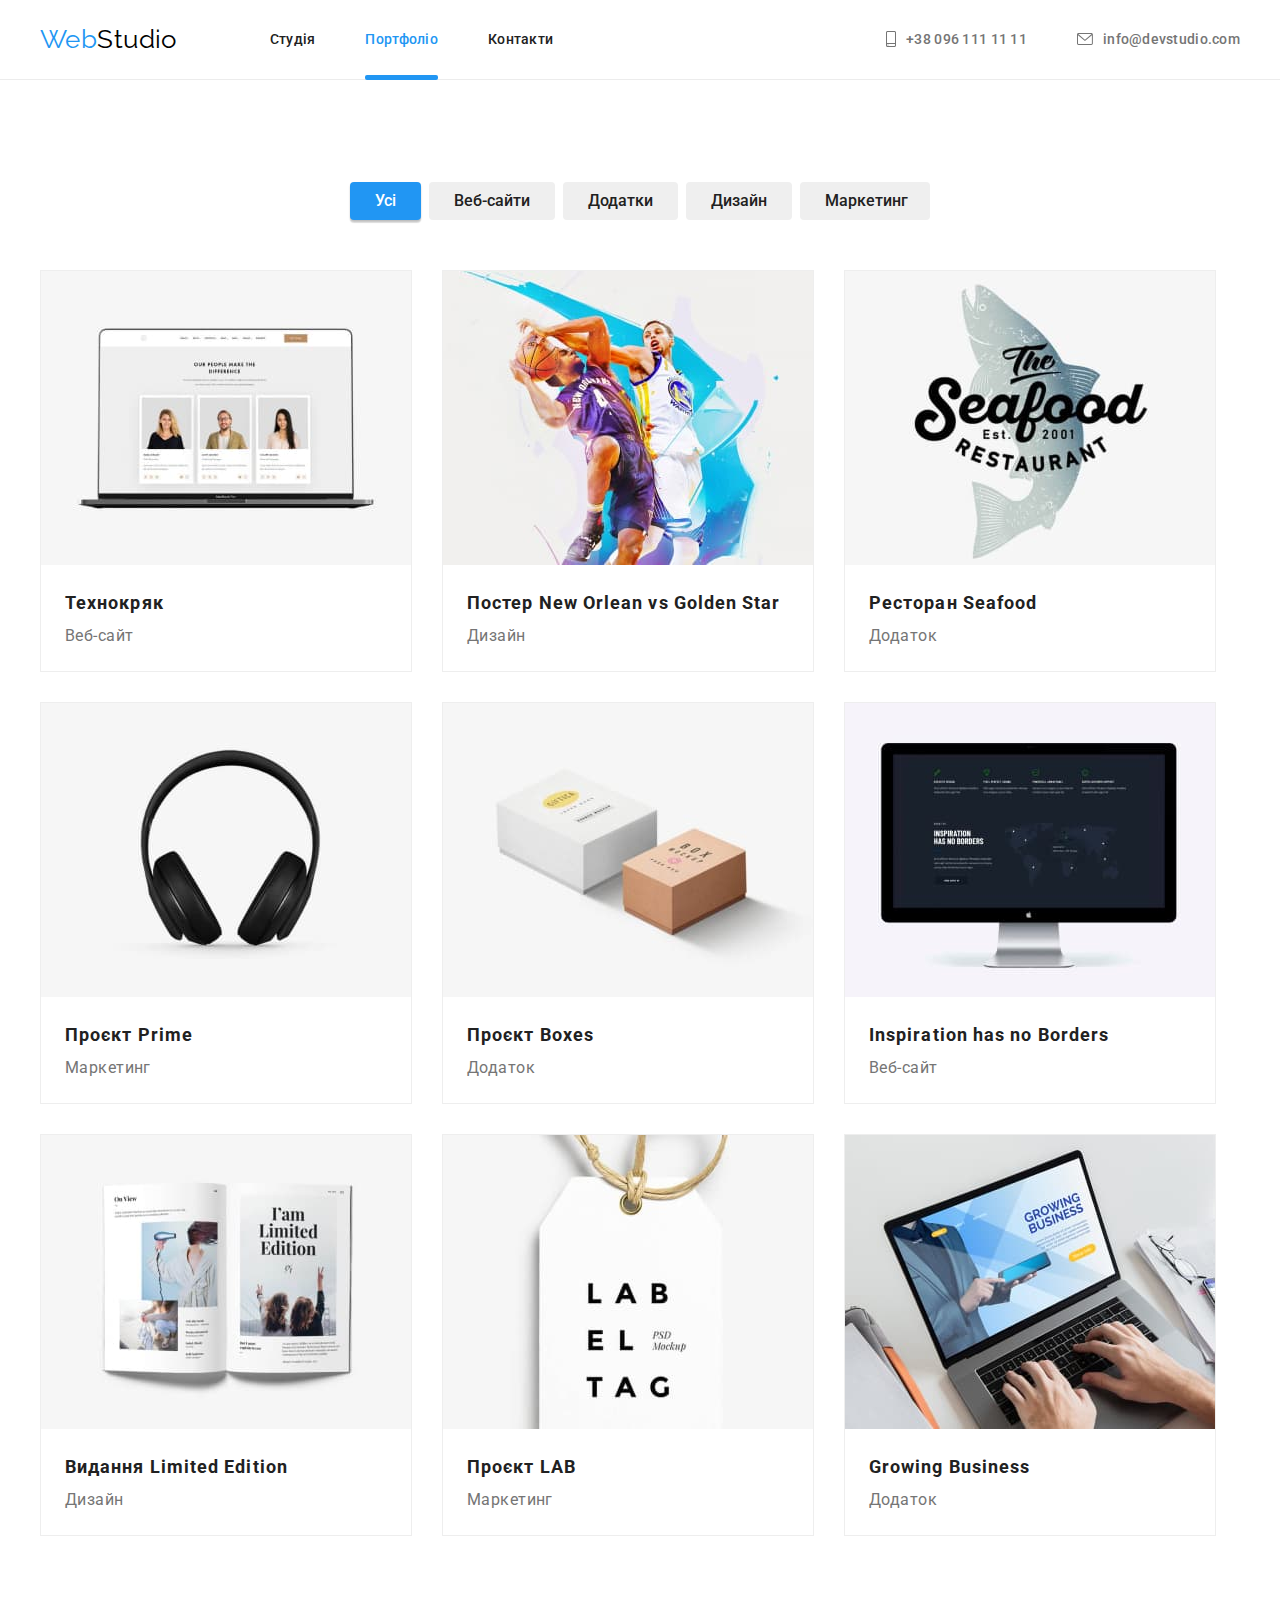
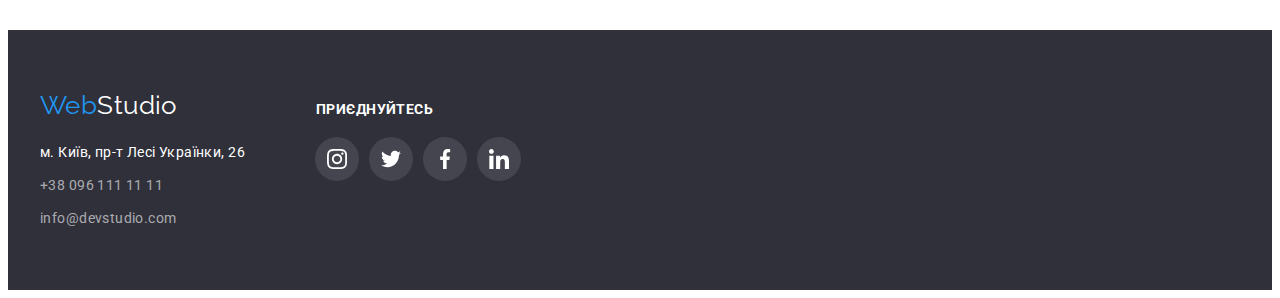
==== portfolio.html @ 10290d75 "Initial commit" ====
<!DOCTYPE html>
<html lang="en">
  <head>
    <meta charset="UTF-8" />
    <meta http-equiv="X-UA-Compatible" content="IE=edge" />
    <meta name="viewport" content="width=device-width, initial-scale=1.0" />

    <link rel="preconnect" href="https://fonts.googleapis.com" />
    <link rel="preconnect" href="https://fonts.gstatic.com" crossorigin />
    <link
      href="https://fonts.googleapis.com/css2?family=Raleway:wght@700&family=Roboto:wght@400;500;700;900&display=swap"
      rel="stylesheet"
    />
    <link
      rel="stylesheet"
      href="https://cdnjs.cloudflare.com/ajax/libs/modern-normalize/1.1.0/modern-normalize.min.css"
      integrity="sha512-wpPYUAdjBVSE4KJnH1VR1HeZfpl1ub8YT/NKx4PuQ5NmX2tKuGu6U/JRp5y+Y8XG2tV+wKQpNHVUX03MfMFn9Q=="
      crossorigin="anonymous"
      referrerpolicy="no-referrer"
    />
    <link rel="stylesheet" href="./css/styles.css" />
    <title>Портфоліо</title>
  </head>
  <body>
    <header class="header">
      <div class="container">
        <nav class="navigaton">
          <a href="./index.html" lang="en" class="header-logo link"
            >Web<span class="color-logo-up">Studio</span></a
          >
          <ul class="nav-list">
            <li class="header-item list">
              <a href="./index.html" class="header-link link">Студія</a>
            </li>
            <li class="header-item list">
              <a href="./portfolio.html" class="header-link link current-page-accent"
                ><span class="current-page">Портфоліо</span></a
              >
            </li>
            <li class="header-item list">
              <a href="" class="header-link link">Контакти</a>
            </li>
          </ul>
        </nav>
        <ul class="contact-container">
          <li class="header-comtact list">
            <a href="tel:+380961111111" class="contact-link link"
              ><svg class="contact-ico-phone" width="10" height="16">
                <use href="./images/contactico.svg#icon-smartphone"></use>
              </svg>
              +38 096 111 11 11</a
            >
          </li>
          <li class="header-comtact list">
            <a href="mailto:info@devstudio.com" class="contact-link link"
              ><svg class="contact-ico-mail" width="16" height="12">
                <use href="./images/contactico.svg#icon-mail"></use>
              </svg>
              info@devstudio.com</a
            >
          </li>
        </ul>
      </div>
    </header>
    <main>
      <section class="work section">
        <h1 class="visually-hidden">Our works</h1>
        <div class="container">
          <ul class="group-buttons">
            <li class="worksbuttons-item list">
              <button class="worksbuttons-button active">Усі</button>
            </li>
            <li class="worksbuttons-item list">
              <button class="worksbuttons-button">Веб-сайти</button>
            </li>
            <li class="worksbuttons-item list">
              <button class="worksbuttons-button">Додатки</button>
            </li>
            <li class="worksbuttons-item list">
              <button class="worksbuttons-button">Дизайн</button>
            </li>
            <li class="worksbuttons-item list">
              <button class="worksbuttons-button">Маркетинг</button>
            </li>
          </ul>
          <ul class="gallery-works">
            <li class="work-item list">
              <a href="" class="work-link link">
                <div class="work-top-wrap">
                  <img
                    src="./images/img-7.jpg"
                    alt=""
                    width="370"
                    class="work-img"
                  />
                  <p class="work-top-text">
                    Ресурс пропонує комплексні пропозиції з різним рівнем
                    функціоналу та сервісів. Все це дозволить відвідувачу
                    отримати вичерпні відомості про компанію чи приватну особу.
                  </p>
                </div>
                <div class="title-type">
                  <h2 class="work-name">Технокряк</h2>
                  <p class="work-type">Веб-сайт</p>
                </div>
              </a>
            </li>
            <li class="work-item list">
              <a href="" class="work-link link">
                <div class="work-top-wrap">
                  <img
                    src="./images/img-8.jpg"
                    alt=""
                    width="370"
                    class="work-img"
                  />
                  <p class="work-top-text">
                    Ресурс пропонує комплексні пропозиції з різним рівнем
                    функціоналу та сервісів. Все це дозволить відвідувачу
                    отримати вичерпні відомості про компанію чи приватну особу.
                  </p>
                </div>
                <div class="title-type">
                  <h2 class="work-name">Постер New Orlean vs Golden Star</h2>
                  <p class="work-type">Дизайн</p>
                </div>
              </a>
            </li>
            <li class="work-item list">
              <a href="" class="work-link link">
                <div class="work-top-wrap">
                  <img
                    src="./images/img-9.jpg"
                    alt=""
                    width="370"
                    class="work-img"
                  />
                  <p class="work-top-text">
                    Ресурс пропонує комплексні пропозиції з різним рівнем
                    функціоналу та сервісів. Все це дозволить відвідувачу
                    отримати вичерпні відомості про компанію чи приватну особу.
                  </p>
                </div>
                <div class="title-type">
                  <h2 class="work-name">Ресторан Seafood</h2>
                  <p class="work-type">Додаток</p>
                </div>
              </a>
            </li>
            <li class="work-item list">
              <a href="" class="work-link link">
                <div class="work-top-wrap">
                  <img
                    src="./images/img-10.jpg"
                    alt=""
                    width="370"
                    class="work-img"
                  />
                  <p class="work-top-text">
                    Ресурс пропонує комплексні пропозиції з різним рівнем
                    функціоналу та сервісів. Все це дозволить відвідувачу
                    отримати вичерпні відомості про компанію чи приватну особу.
                  </p>
                </div>
                <div class="title-type">
                  <h2 class="work-name">Проєкт Prime</h2>
                  <p class="work-type">Маркетинг</p>
                </div>
              </a>
            </li>
            <li class="work-item list">
              <div class="work-top-wrap">
                <a href="" class="work-link link">
                  <img
                    src="./images/img-11.jpg"
                    alt=""
                    width="370"
                    class="work-img"
                  />
                  <p class="work-top-text">
                    Ресурс пропонує комплексні пропозиції з різним рівнем
                    функціоналу та сервісів. Все це дозволить відвідувачу отримати
                    вичерпні відомості про компанію чи приватну особу.
                  </p>
              </div>
                <div class="title-type">
                  <h2 class="work-name">Проєкт Boxes</h2>
                  <p class="work-type">Додаток</p>
                </div>
                </a>
            </li>
            <li class="work-item list">
              <a href="" class="work-link link">
                <div class="work-top-wrap">
                  <img
                    src="./images/img-12.jpg"
                    alt=""
                    width="370"
                    class="work-img"
                  />
                  <p class="work-top-text">
                    Ресурс пропонує комплексні пропозиції з різним рівнем
                    функціоналу та сервісів. Все це дозволить відвідувачу отримати
                    вичерпні відомості про компанію чи приватну особу.
                  </p>
                </div>
                <div class="title-type">
                  <h2 class="work-name">Inspiration has no Borders</h2>
                  <p class="work-type">Веб-сайт</p>
                </div>
              </a>
            </li>
            <li class="work-item list">
              <a href="" class="work-link link">
                <div class="work-top-wrap">
                  <img
                    src="./images/img-13.jpg"
                    alt=""
                    width="370"
                    class="work-img"
                  />
                  <p class="work-top-text">
                    Ресурс пропонує комплексні пропозиції з різним рівнем
                    функціоналу та сервісів. Все це дозволить відвідувачу отримати
                    вичерпні відомості про компанію чи приватну особу.
                  </p>
                </div>
                <div class="title-type">
                  <h2 class="work-name">Видання Limited Edition</h2>
                  <p class="work-type">Дизайн</p>
                </div>
              </a>
            </li>
            <li class="work-item list">
              <a href="" class="work-link link">
                <div class="work-top-wrap">
                  <img
                    src="./images/img-14.jpg"
                    alt=""
                    width="370"
                    class="work-img"
                  />
                  <p class="work-top-text">
                    Ресурс пропонує комплексні пропозиції з різним рівнем
                    функціоналу та сервісів. Все це дозволить відвідувачу отримати
                    вичерпні відомості про компанію чи приватну особу.
                  </p>
                </div>
                <div class="title-type">
                  <h2 class="work-name">Проєкт LAB</h2>
                  <p class="work-type">Маркетинг</p>
                </div>
              </a>
            </li>
            <li class="work-item list">
              <div class="work-top-wrap">
                <a href="" class="work-link link">
                  <img
                    src="./images/img-15.jpg"
                    alt=""
                    width="370"
                    class="work-img"
                  />
                  <p class="work-top-text">
                    Ресурс пропонує комплексні пропозиції з різним рівнем
                    функціоналу та сервісів. Все це дозволить відвідувачу отримати
                    вичерпні відомості про компанію чи приватну особу.
                  </p>
              </div>
                <div class="title-type">
                  <h2 class="work-name">Growing Business</h2>
                  <p class="work-type">Додаток</p>
                </div>
              </a>
            </li>
          </ul>
        </div>
      </section>
    </main>
    <footer class="footer">
      <div class="container">
        <div class="footer-box">
          <div class="footer-nav-box">
            <a href="./index.html" lang="en" class="footer-logo link"
              >Web<span class="logo-color-bottom">Studio</span></a
            >
            <address>
              <ul class="footer-nav">
                <li class="footer-item list">
                  <a
                    href="https://www.google.com/maps/d/u/0/viewer?mid=10uSM3H-mIU3GznYo2szRIEphczw&hl=en_US&ll=50.42732700000001%2C30.538092&z=17"
                    target="_blank"
                    class="footer-adress link"
                    >м. Київ, пр-т Лесі Українки, 26</a
                  >
                </li>
                <li class="footer-item list">
                  <a href="tel:+380961111111" class="footer-link link"
                    >+38 096 111 11 11</a
                  >
                </li>
                <li class="footer-item list">
                  <a href="mailto:info@devstudio.com" class="footer-link link"
                    >info@devstudio.com</a
                  >
                </li>
              </ul>
            </address>
          </div>
          <div class="footer-socials-box">
            <h3 class="footer-title">Приєднуйтесь</h3>
            <ul class="footer-soc list">
              <li class="footer-soc-item">
                <a class="footer-soc-link link" href="">
                  <svg class="footer-soc-icon" width="20" height="20">
                    <use href="./images/symbol-defs.svg#icon-instagram"></use>
                  </svg>
                </a>
              </li>
              <li class="footer-soc-item">
                <a class="footer-soc-link link" href="">
                  <svg class="footer-soc-icon" width="20" height="20">
                    <use href="./images/symbol-defs.svg#icon-twitter"></use>
                  </svg>
                </a>
              </li>
              <li class="footer-soc-item">
                <a class="footer-soc-link link" href="">
                  <svg class="footer-soc-icon" width="20" height="20">
                    <use href="./images/symbol-defs.svg#icon-facebook"></use>
                  </svg>
                </a>
              </li>
              <li class="footer-soc-item">
                <a class="footer-soc-link link" href="">
                  <svg class="footer-soc-icon" width="20" height="20">
                    <use href="./images/symbol-defs.svg#icon-linkedin"></use>
                  </svg>
                </a>
              </li>
            </ul>
          </div>
        </div>
      </div>
    </footer>
    <script>
      console.log(document.querySelector(".header"));

      const { height: HeaderHeight } = document
        .querySelector(".header")
        .getBoundingClientRect();

      document.body.style.paddingTop = `${HeaderHeight}px`;
    </script>
  </body>
</html>
---- css/styles.css ----
:root {
        --nav-color: #212121;
        --header-color: #212121;
        --accent-color: #2196F3;
        --text-color: #757575;
        --white-text: #FFFFFF;
        --unhover-element:#AFB1B8;
}

p,
h1,
h2,
h3,
h4,
h5,
h6 {
        margin: 0;
}

ul {
        margin: 0;
        padding-left: 0;
}

button {
        cursor: pointer;
}

address {
        font-style: normal;
}

img {
        display: block;
}

body {
        font-family: 'Roboto', sans-serif;
        background-color: var(--white-text);
        letter-spacing: 0.03em;
        font-size: 14px;
        color: var(--header-color);

}

.current-page {
        position: relative;
        color: var(--accent-color);
        padding-bottom: 33px;
}

.current-page::after {
        content: '';
                display: block;
                width: 100%;
                height: 5px;
                background-color: var(--accent-color);
                border-radius: 2px;
        
                position: absolute;
                bottom: 0;
                left: 0;
                
}


.list {
        list-style: none;
}

.link {
        text-decoration: none;
}

.header {
        position: fixed;
                top: 0;
                left: 0;
                min-height: 24px;
                background: var(--white-text);
                z-index: 1;

        border-bottom: 1px solid #ECECEC;
        padding: 24px 0;
        width: 100%;
        
}

.header .container {
        display: flex;
}

.container {
        width: 1200px;
        padding: 0 15px;
        margin: 0 auto;

}

.navigaton {
        display: flex;
        align-items: center;
}

.header-logo {
        font-family: 'Raleway';
        font-style: normal;
        font-size: 26px;
        line-height: 1.19;
        color: var(--accent-color);
        text-align: center;
        margin-right: 93px;
}

.nav-list {
        display: flex;
        align-items: center;
        gap: 50px;

}

.header-logo:hover {
        color: var(--accent-color)
}


.header-logo:focus {
        color: var(--accent-color)
}

.color-logo-up {
        color: #000000;
}

.header-item {}

.header-link {
        position: relative;
        padding-bottom: 33px;

        font-weight: 500;
        line-height: 1.15;
        letter-spacing: 0.02em;
        color: var(--header-color);

        
        transition: color 250ms cubic-bezier(0.4, 0, 0.2, 1);
}

.header-link:hover {
        font-style: normal;
        font-weight: 500;
        line-height: 1.15;
        letter-spacing: 0.02em;

        color: var(--accent-color)
}

.header-link::after {
        content: '';
        display: block;
        width: 100%;
        height: 5px;
        background-color: var(--accent-color);
        border-radius: 2px;
        
        position: absolute;
        bottom: 0;
        left: 0;
        transform: scale(0);
}

.header-link:hover::after {
        transform: scale(100%);
        transition: 250ms cubic-bezier(0.4, 0, 0.2, 1);
}

.header-link:focus {
        color: var(--accent-color)
}


.header-comtact {
}

.contact-container {
        display: flex;
        gap: 50px;
        align-items: center;
        margin-left: auto;


}

.contact-link {
        display: flex;
        align-items: center;
        
        font-style: normal;
        font-weight: 500;
        line-height: 1.15;
        letter-spacing: 0.02em;
        color: var(--text-color);
        
        transition: color 250ms cubic-bezier(0.4, 0, 0.2, 1);
}

.contact-link:hover {
        color: var(--accent-color);
}


.contact-link:focus {
        color: var(--accent-color);
}

.contact-ico-mail,
.contact-ico-phone {
        fill: currentColor;
        
        margin-right: 10px;
}
/* HERO */
.section {
        padding: 94px 0;
}

.hero {
        background: #2F303A;
        background-image:
        linear-gradient(
                rgba(25, 28, 38, 0.4),
                rgba(25, 28, 38, 0.4)
        ),
        url(../images/hero-bg.jpg);
        max-width: 1600px;
        background-repeat: no-repeat;
        background-position: center;
        background-size: cover;
        flex-grow: 1;
        padding: 200px 0;
        margin: 0 auto;
}

.hero-text {
        width: 700px;
        height: 120px;
        font-weight: 900;
        font-size: 44px;
        line-height: 1.37;

        text-align: center;
        letter-spacing: 0.06em;
        text-transform: uppercase;

        color: var(--white-text);
        margin: 0 auto;
}

.hero-button-wrap:hover .hero-btn {
        transform: scale(115%);
}

.hero-btn {
        font-style: normal;
        border: none;
        font-weight: 700;
        font-size: 16px;
        line-height: 1.8;
        display: flex;
        align-items: center;
        text-align: center;
        letter-spacing: 0.06em;
        cursor: pointer;
        color: var(--white-text);
        background: var(--accent-color);
        box-shadow: 0px 4px 4px rgba(0, 0, 0, 0.15);
        border-radius: 4px;
        margin: 30px auto 0 auto;
        padding: 10px 32px;

        transform: scale(100%);
        transition: 250ms cubic-bezier(0.4, 0, 0.2, 1);

}

.hero-btn:hover
{
        transform: scale(115%);
        transition: 250ms cubic-bezier(0.4, 0, 0.2, 1);}


.backdrop.is-hidden {
        opacity: 0%;
        pointer-events: none;
        visibility: hidden;
}

.backdrop {
        position: fixed;
        top: 0;
        left: 0;

        width: 100%;
        height: 100%;
        z-index: 1;

        background: rgba(0, 0, 0, 0.2);
        opacity:100%;
        transition: opacity 250ms cubic-bezier(0.4, 0, 0.2, 1),visability 250ms;

}

.modal {
        position: absolute;
        top: 50%;
        left: 50%;
        transform: translate(-50%, -50%);

        width: 528px;
        height: 581px;
        padding: 40px;

        border-radius: 4px;
        background: var(--white-text);
        

        box-shadow: 0px 1px 3px rgba(0, 0, 0, 0.12), 0px 1px 1px rgba(0, 0, 0, 0.14), 0px 2px 1px rgba(0, 0, 0, 0.2);
}

.close-ico {
        fill: currentColor;
        transition: 250ms cubic-bezier(0.4, 0, 0.2, 1);
}

.close-ico:hover {
        fill: var(--accent-color);
        transition: 250ms cubic-bezier(0.4, 0, 0.2, 1);
}

.modal-close {
        top: 10px;
        right: 10px;
        width: 30px;
        height: 30px;
        
        border-radius: 50%;
        background: transparent;
        border: 1px solid rgba(0, 0, 0, 0.1);

        position: absolute;
        top: 10px;
        right: 10px;
        display: flex;
        align-items: center;
        justify-content: center;
        padding: 0;

}

.modal-title {

        font-weight: 700;
                font-size: 20px;
                line-height: 1.15;
                text-align: center;
        
                color: #212121;
                
                margin-bottom: 12px;
}

.modal-field {
        margin-bottom: 20px;
}

.modal-input {
        width: 100%;
        height: 40px;
        border: 1px solid rgba(33, 33, 33, 0.2);
                border-radius: 4px;
        padding-left: 32px;
        
        outline-color: var(--accent-color);
}

.input-wrap {
        position: relative;
        margin-bottom: 20px;
}

.modal-input-ico {
        position: absolute;
        top: 50%;
        transform: translateY(-50%);
        left: 5px;
}

.modal-input:focus {
        border-color: var(--accent-color);
}

.modal-input:focus + .modal-input-ico {
        fill: var(--accent-color);
}

.modal-input::placeholder {
        font-size: 12px;
                line-height: 1.16;
                letter-spacing: 0.01em;
        color: rgba(117, 117, 117, 0.5);
        
}

.modal-label {
        
}

.modal-comment {
        width: 100%;
        height: 120px;
border: 1px solid rgba(33, 33, 33, 0.2);
        border-radius: 4px;
        resize: none;
        padding: 12px 16px;
        outline-color: var(--accent-color);
}


.modal-comment::placeholder 
{
        border-color: var(--accent-color);
}


.check-text {
        font-size: 14px;
        color: var(--text-color);
        display: flex;
        align-items: center;
}

.check-text span {
        width: 16px;
                height: 15px;
                border: 2px solid #000000;
                border-radius: 2px;
                margin-right: 7px;
                display: flex;
                align-items: center;
                justify-content: center;
                fill: transparent;
}

.input-check:checked + .check-text span{
        background-color: var(--accent-color);
        border-color: transparent;
        fill: var(--white-text);
        transition: 250ms cubic-bezier(0.4, 0, 0.2, 1);

}
.input-check:focus + .check-text span {
       
}

.checkbox-link {
        color: var(--accent-color);
        margin-left: 5px;
        
}
.modal-button {
        width: 200px;
        height: 50px;
        padding: 10px 52px;
        margin: 0 auto;
        font-weight: 700;
                font-size: 16px;
                line-height: 188;
                display: flex;
                align-items: center;
                text-align: center;
                letter-spacing: 0.06em;
        
        color: var(--white-text);
        background: var(--accent-color);
        
        border-radius: 4px;
        border: none;
        transition: 250ms cubic-bezier(0.4, 0, 0.2, 1);
}

.modal-button:hover,
.modal-button:focus {
        box-shadow: 0px 4px 4px rgba(0, 0, 0, 0.15);
        transition: 250ms cubic-bezier(0.4, 0, 0.2, 1);
}

.visually-hidden {
        position: absolute;
        white-space: nowrap;
        width: 1px;
        height: 1px;
        overflow: hidden;
        border: 0;
        padding: 0;
        clip: rect(0, 0, 0, 0);
        clip-path: inset(50%);
        margin: -1px;
}

.feature-icon {
        
}

.feature-image {
        display: flex;
        gap: 30px;
        align-items: center;
        justify-content: center;
        width: 270px;
        height: 120px;
        background-color: #F5F4FA;
        margin-bottom: 30px;
        
}


.feature-content {
        display: flex;
        gap: 30px;
        flex-wrap: wrap;
}

.feature-content h3 {
        margin-bottom: 10px;
}

.feature {}


.feature-item {
        width: 270px;
        
}




.feature-title {
        font-size: 14px;
        line-height: 1.15;
        text-transform: uppercase;
}

.feature-text {
        line-height: 1.7;
        color: var(--text-color);
}

.gallery {
        padding-top: 0;

}

.pictures {
        display: flex;
        gap: 30px;
}

.gallery-item {
        width: calc((100%-60)/3);
        gap: 30px;
}

.gallery-picture {

}

.bottom-text-wrap {

        position: relative;
        
}

.bottom-text-gallery {
        width: 100%;
        position: absolute;
        bottom: 0;
        left: 0;

        font-weight: 700;
                line-height: 1.14;
                text-align: center;
                letter-spacing: 0.03em;
                text-transform: uppercase;
                padding: 27px 0;

                color: var(--white-text);
                background-color: rgba(47, 48, 58, 0.8);
}

.team h3 {
        margin-bottom: 10px;
}

.team {
        background-color: #F5F4FA;
}

.team-list {
        display: flex;
        gap: 30px;

}

.section-title {
        font-size: 36px;
        line-height: 1.17;
        text-align: center;
        margin: 0 auto 50px auto;

}

.team-item {
        gap: 30px;
        background-color: var(--white-text);
        box-shadow: 0px 1px 3px rgba(0, 0, 0, 0.12), 0px 1px 1px rgba(0, 0, 0, 0.14), 0px 2px 1px rgba(0, 0, 0, 0.2);
        border-radius: 0px 0px 4px 4px;

        padding-bottom: 30px;
}



.team-photo {
        margin-bottom: 30px;
}

.team-name {
        font-weight: 500;
        font-size: 16px;
        line-height: 1.18;
        text-align: center;
}

.team-desc {
        font-size: 16px;
        line-height: 1.18;
        text-align: center;

        color: var(--text-color)
}

.team-soc {
        display: flex;
        justify-content: center;

        gap: 10px;
        margin-top: 16px;
}

.team-soc-item .team-soc-link:hover {
}

.team-soc-link {
        width: 44px;
        height: 44px;
        border-radius: 50%;
        
        color: var(--unhover-element);
        

        display: flex;
        align-items: center;
        justify-content: center;
        transition: color 250ms cubic-bezier(0.4, 0, 0.2, 1), background-color 250ms cubic-bezier(0.4, 0, 0.2, 1);
}

.team-soc-link:hover,
.team-soc-link:focus {
background-color: var(--accent-color);
color: var(--white-text);  
}

.team-soc-icon {
        fill: currentColor;
}

.customers-logo-list {
        display: flex;
        gap: 30px;
}

.customers-logo-item {   
}

.customer-logo-link {
        width: 170px;
        height: 92px;
        background-color: var(--white-text);
        color: var(--unhover-element);
        border: 1px solid #AFB1B8;
        border-radius: 4px;

        display: flex;
        align-items: center;
        justify-content: center;

        transition: color 250ms cubic-bezier(0.4, 0, 0.2, 1), border-color 250ms cubic-bezier(0.4, 0, 0.2, 1);
}

.customer-logo-link:hover,
.customer-logo-link:focus {
        color: var(--accent-color);
        border-color: var(--accent-color);
}

.customer-icon {
        width: 106px;
        height: 60px;
        fill: currentColor;

        
}

.footer {
        background-color: #2F303A;
        padding: 60px 0;

}


.footer-logo {
        display: block;
        margin-bottom: 20px;

        font-family: 'Raleway';
        font-style: normal;
        font-size: 26px;
        line-height: 1.2;
        color: var(--accent-color);

}

.logo-color-bottom {
        color: var(--white-text);
}

.footer-nav {}



.footer-item:not(:last-child) {
        margin-bottom: 9px;
}

.footer-adress {
        font-style: normal;
        line-height: 1.7;

        color: var(--white-text);
}

.footer-link {
        font-style: normal;
        line-height: 1.7;

        color: rgba(255, 255, 255, 0.6);
        transition:color 250ms cubic-bezier(0.4, 0, 0.2, 1);
}

.footer-logo:hover {
        color: var(--accent-color)
}

.footer-link:hover {
        color: var(--accent-color)
}

.footer-logo:focus {
        color: var(--accent-color)
}

.footer-link:focus {
        color: var(--accent-color)
}

.footer-adress:focus {
        color: var(--accent-color)
}

.footer-title {
        font-weight: 700;
                font-size: 14px;
                line-height: 16px;
                letter-spacing: 0.03em;
                text-transform: uppercase;
        
                color: var(--white-text);
                margin-bottom: 20px;
                padding-left: 1px;
}

.footer-box {
        display: flex;
        gap: 70px;
        align-items: baseline;
}

.footer-nav-box {
}

.footer-socials-box {

}

.footer-socials {
}

.footer-soc {
        display: flex;
        gap: 10px;
        margin-left: 32px;
        margin-top: 16px;
        margin: 0;
        
}

.footer-soc-item {
}

.footer-soc-link {
        width: 44px;
        height: 44px;
        border-radius: 50%;

        color: var(--white-text);
        background: rgba(255, 255, 255, 0.1);

        display: flex;
        align-items: center;
        justify-content: center;
        transition: background-color 250ms cubic-bezier(0.4, 0, 0.2, 1);
}

.footer-soc-link:hover,
.footer-soc-link:focus {
        background-color: var(--accent-color);
        
}

.footer-soc-icon {
        fill: currentColor;
}

.subscribe-wrap {
        display: flex;
        gap: 12px;
}

.subscribe-text {
                font-weight: 700;
                        font-size: 14px;
                        line-height: 16px;
                        letter-spacing: 0.03em;
                        text-transform: uppercase;
                
                        color: var(--white-text);
                        margin-bottom: 20px;
                        padding-left: 1px;
}

.footer-mail {
        width: 358px;
        height: 50px;
        background-color: transparent;
        border: 1px solid rgba(255, 255, 255, 0.3);
                filter: drop-shadow(0px 4px 4px rgba(0, 0, 0, 0.15));
                border-radius: 4px;
                padding-left: 16px;
                color:var(--white-text) ;
                
}



.footer-mail::placeholder {
        color: rgba(255, 255, 255, 0.6);
}

.footer-mail-ico {
        margin-left: 10px;
}

.footer-mail-button {
        font-weight: 700;
                font-size: 16px;
                line-height: 1.88;
                
                display: flex;
                align-items: center;
                text-align: center;
                letter-spacing: 0.06em;
                padding: 10px 28px;
                border-radius: 4px;

                color: var(--white-text);
                background-color: var(--accent-color);box-shadow: 0px 4px 4px rgba(0, 0, 0, 0.15);
}

.worksbuttons-button.active {
        background-color: var(--accent-color);
        color: var(--white-text);
        box-shadow: 0px 3px 1px rgba(0, 0, 0, 0.1), 0px 1px 2px rgba(0, 0, 0, 0.08), 0px 2px 2px rgba(0, 0, 0, 0.12);
        border-radius: 4px;

}

.group-buttons {
        display: flex;
        flex-wrap: nowrap;
        justify-content: center;
        margin: 0 auto;
        gap: 8px;
        margin-bottom: 50px;
}

.worksbuttons {
        color: var(--white-text);
}

.worksbuttons-item {}

.worksbuttons-button {
        font-style: normal;
        border: none;
        border-radius: 4px;
        font-family: inherit;
        font-weight: 500;
        font-size: 16px;
        line-height: 1.6;
        cursor: pointer;
        color: var(--header-color);
        padding: 6px 25px;
        max-width: 130px;
        max-height: 38px;

        transition: color 250ms cubic-bezier(0.23, 1, 0.320, 1), background-color 250ms cubic-bezier(0.30, 0.575, 0.565, 1),
                box-shadow 250ms cubic-bezier(0.30, 0.575, 0.565, 1); 
}

.worksbuttons-button:hover {
        background: var(--accent-color);
        color: var(--white-text);
        box-shadow: 0px 3px 1px rgba(0, 0, 0, 0.1), 0px 1px 2px rgba(0, 0, 0, 0.08), 0px 2px 2px rgba(0, 0, 0, 0.12);

}

.worksbuttons-button:focus {
        background: var(--accent-color);
        color: var(--white-text);
        box-shadow: 0px 3px 1px rgba(0, 0, 0, 0.1), 0px 1px 2px rgba(0, 0, 0, 0.08), 0px 2px 2px rgba(0, 0, 0, 0.12);
        border-radius: 4px;
}

.gallery-works {
        
        display: flex;
        flex-wrap: wrap;
        gap: 30px;

}

.work {
        color: var(--white-text);
}

.work-link {
        
}

.work-link:hover,
.work-link:focus {
}

.work-item {
        width: 370px;
        background: var(--white-text);
        border: 1px solid #EEEEEE;
        transition: box-shadow 250ms cubic-bezier(0.30, 0.575, 0.565, 1);
}

.work-item:hover,
.work-item:focus {
        box-shadow: 0px 1px 1px rgba(0, 0, 0, 0.12), 0px 4px 4px rgba(0, 0, 0, 0.06), 1px 4px 6px rgba(0, 0, 0, 0.16);
}

.work-top-wrap {
        position: relative;
        overflow: hidden;
}

.work-item:hover .work-top-text {
        transform: translateY(0);
}

.work-top-text {
        position: absolute;
        top: 0;
        left: 0;
        height: 100%;
        color: var(--white-text);
        font-size: 18px;
        line-height: 156%;
        background-color: var(--accent-color);
        opacity: 1;
        padding: 64px 24px;
        
        transform: translateY(100%);
        transition: transform 250ms cubic-bezier(0.4, 0, 0.2, 1) ;
}

.work-top-text:hover,
.work-top-text:focus {
        opacity: 90%;
}

.work-img {
        max-width: 100%;
        height: 294px;
}

.work-name {
        font-size: 18px;
        line-height: 2;
        letter-spacing: 0.06em;

        color: var(--header-color);

}

.work-type {
        font-size: 16px;
        line-height: 1.88;
        color: var(--text-color)
}

.title-type {
        padding: 20px 24px;
        gap: 4px;
}
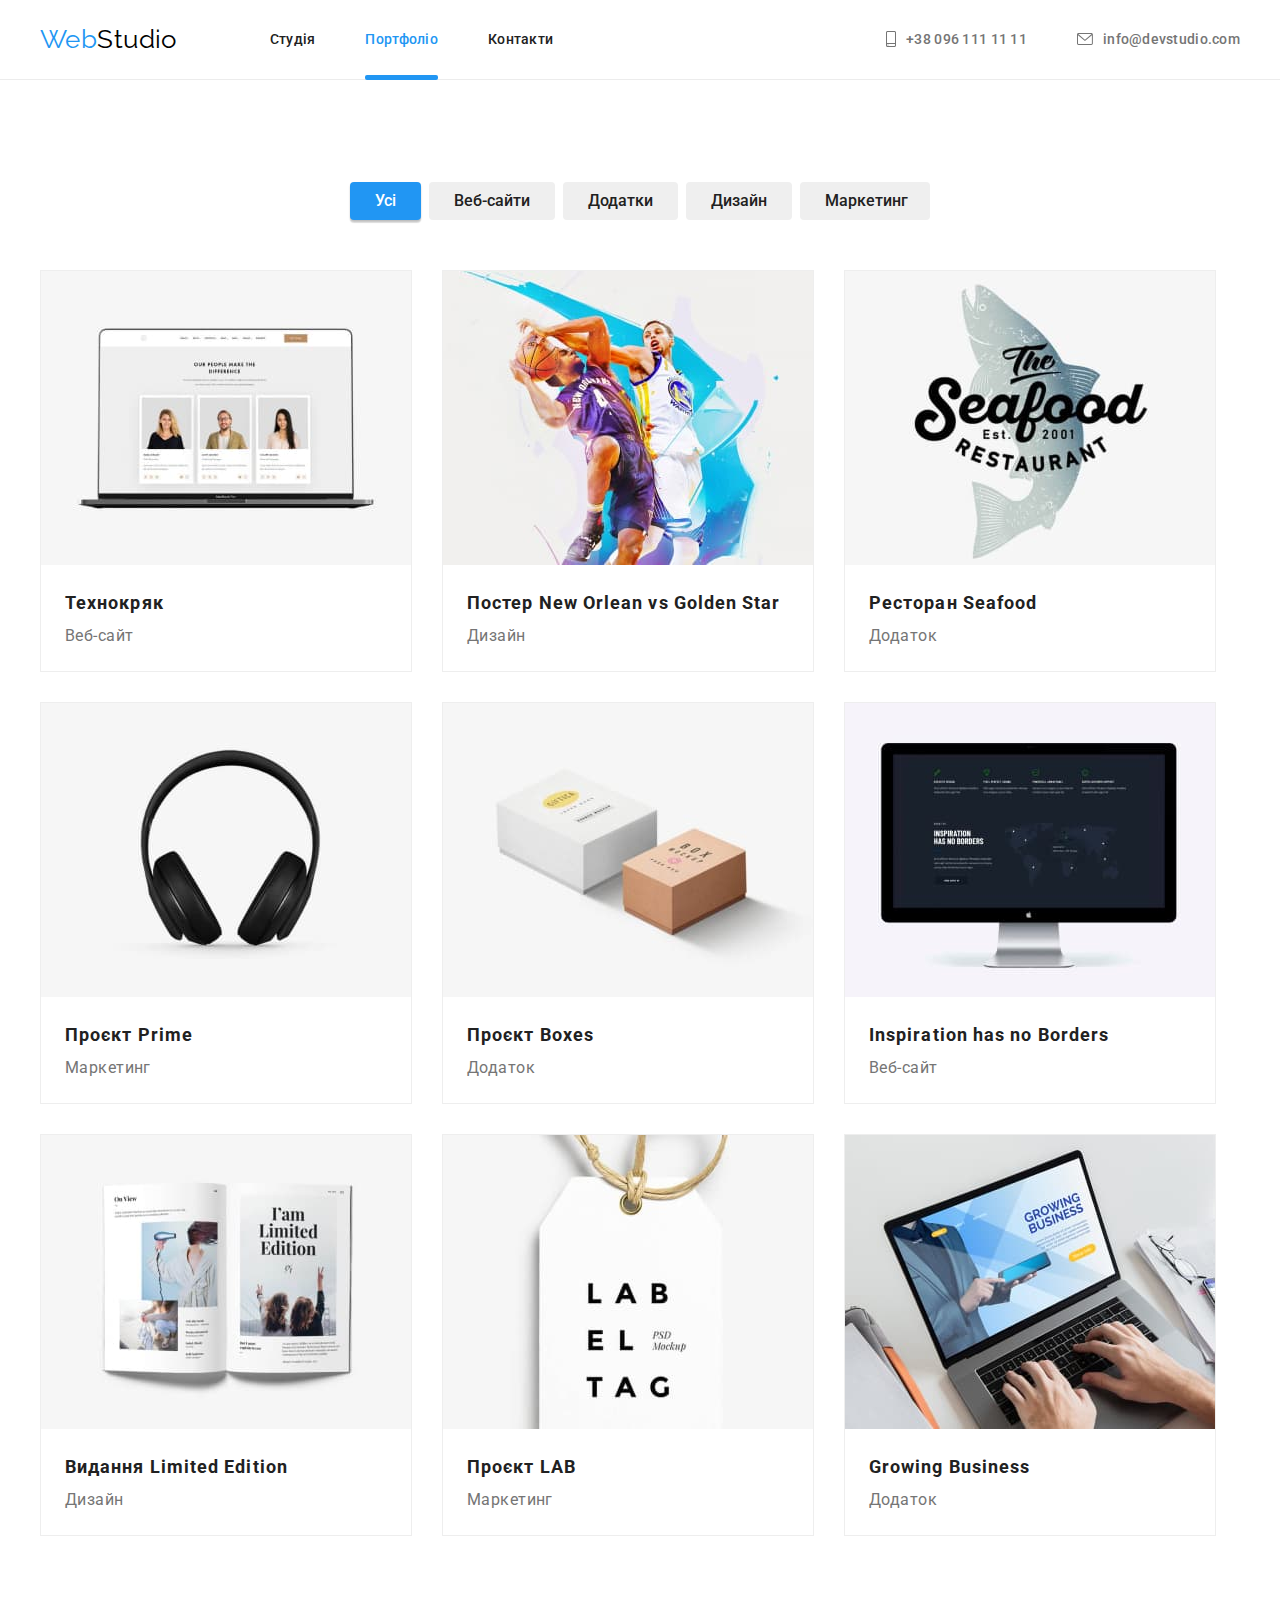
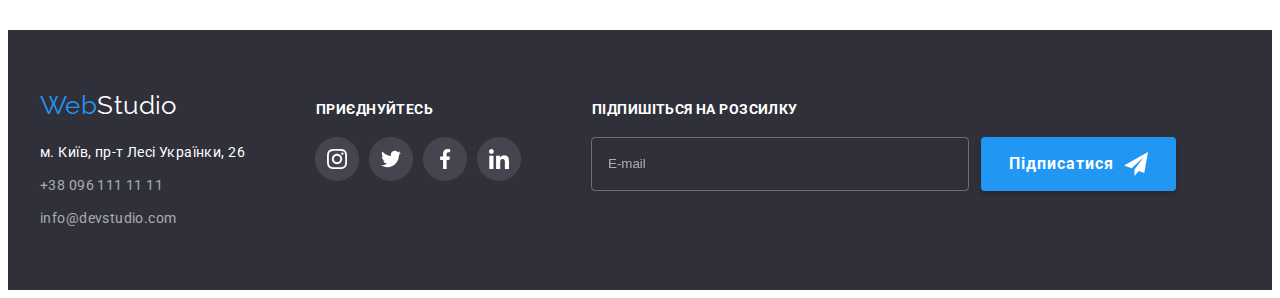
==== commit 0aed51cd: "hw6" ====
--- a/portfolio.html
+++ b/portfolio.html
@@ -340,6 +340,17 @@
               </li>
             </ul>
           </div>
+          <div class="footer-mail-box">
+            <p class="subscribe-text">Підпишіться на розсилку</p>
+            <form action="">
+             <div class="subscribe-wrap">
+                <input type="text" class="footer-mail" placeholder="E-mail" />
+                <butoon class="footer-mail-button">Підписатися <svg class="footer-mail-ico" width="24" height="24">
+                  <use href="./images/modal-icons.svg#icon-send"></use>
+                </svg></butoon>
+             </div>
+            </form>
+          </div>
         </div>
       </div>
     </footer>
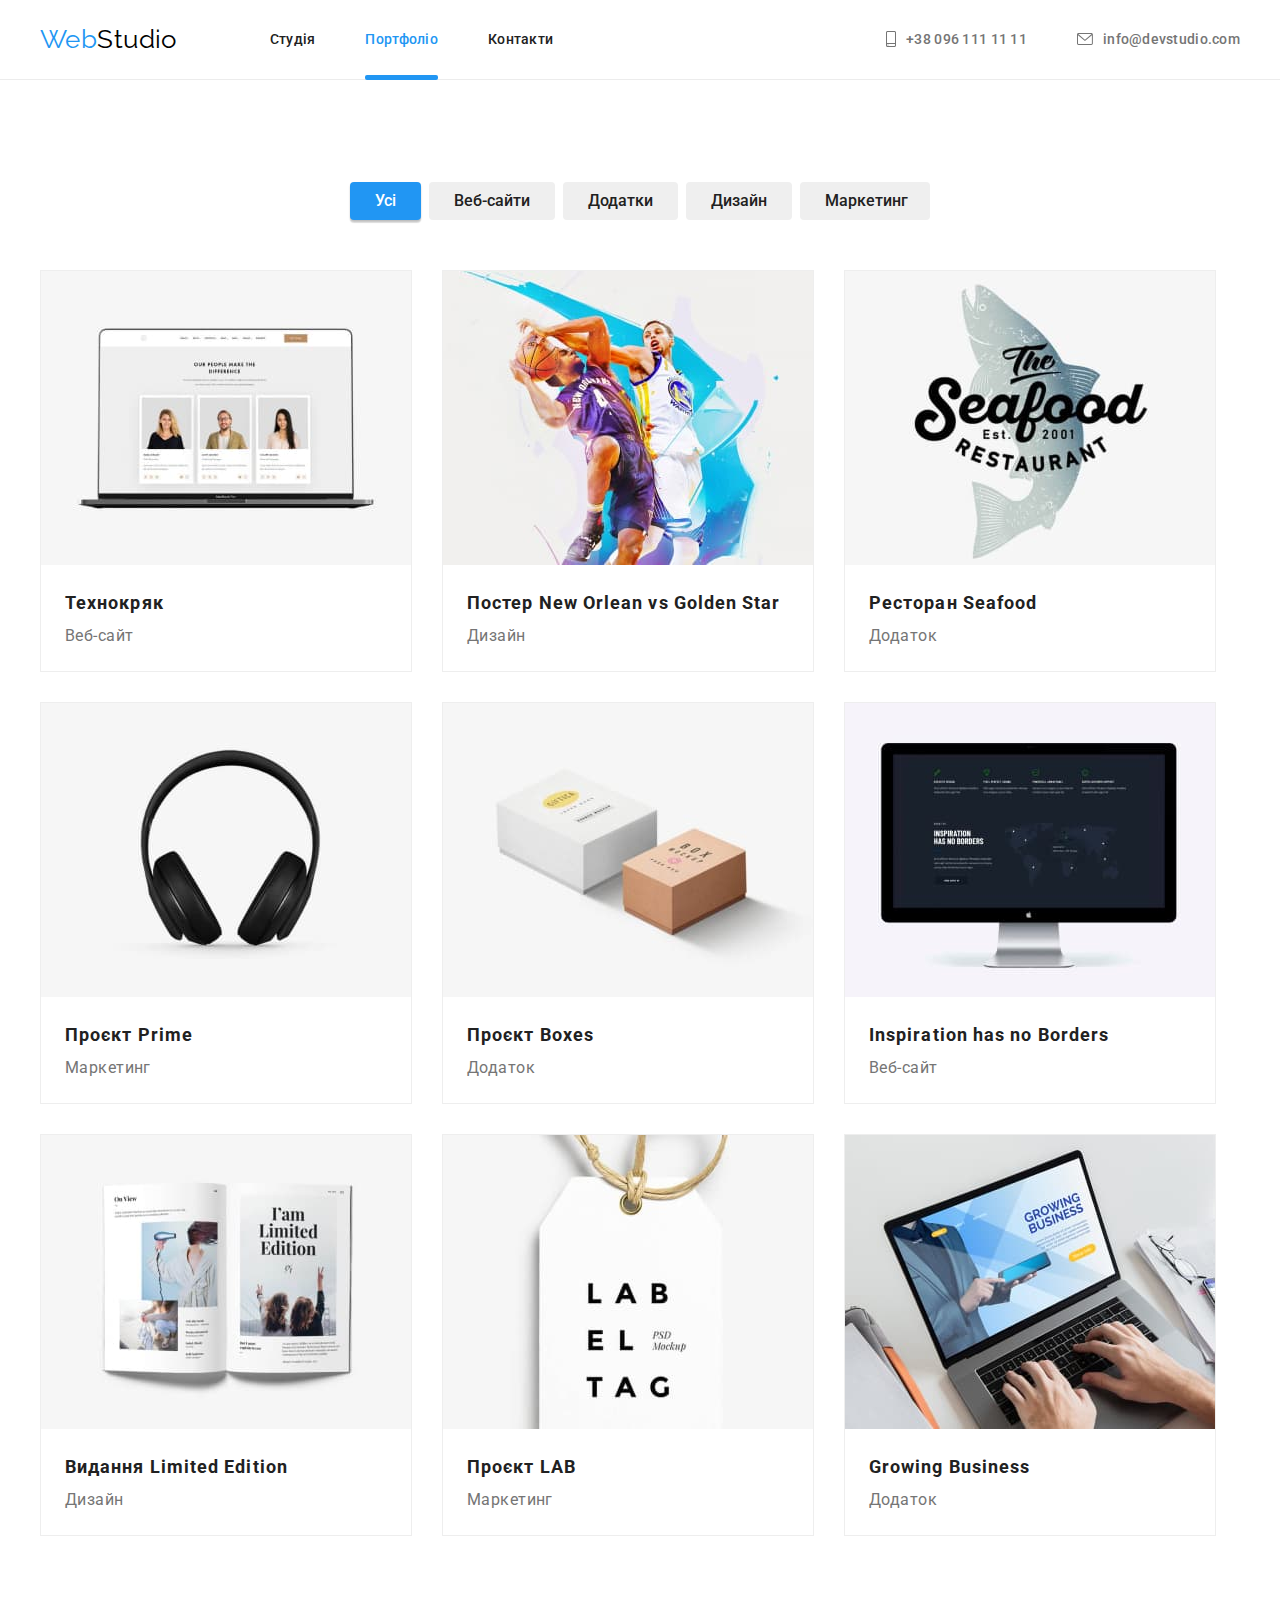
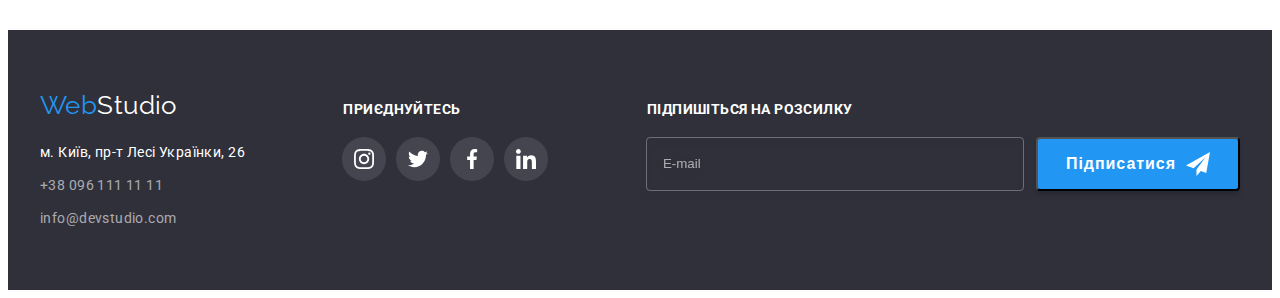
==== commit 021b8fc5: "fixhw6" ====
--- a/portfolio.html
+++ b/portfolio.html
@@ -344,10 +344,10 @@
             <p class="subscribe-text">Підпишіться на розсилку</p>
             <form action="">
              <div class="subscribe-wrap">
-                <input type="text" class="footer-mail" placeholder="E-mail" />
-                <butoon class="footer-mail-button">Підписатися <svg class="footer-mail-ico" width="24" height="24">
+                <input type="email" class="footer-mail" placeholder="E-mail" />
+                <button type="submit" class="footer-mail-button">Підписатися <svg class="footer-mail-ico" width="24" height="24">
                   <use href="./images/modal-icons.svg#icon-send"></use>
-                </svg></butoon>
+                </svg></button>
              </div>
             </form>
           </div>
--- a/css/styles.css
+++ b/css/styles.css
@@ -318,7 +318,7 @@
         transform: translate(-50%, -50%);
 
         width: 528px;
-        height: 581px;
+
         padding: 40px;
 
         border-radius: 4px;
@@ -358,6 +358,10 @@
 
 }
 
+.modal-close:focus {
+        outline-color: var(--accent-color);
+}
+
 .modal-title {
 
         font-weight: 700;
@@ -365,13 +369,14 @@
                 line-height: 1.15;
                 text-align: center;
         
-                color: #212121;
+                color: var(--header-color);
                 
                 margin-bottom: 12px;
 }
 
 .modal-field {
         margin-bottom: 20px;
+        
 }
 
 .modal-input {
@@ -379,29 +384,44 @@
         height: 40px;
         border: 1px solid rgba(33, 33, 33, 0.2);
                 border-radius: 4px;
-        padding-left: 32px;
-        
-        outline-color: var(--accent-color);
+        padding-left: 42px;
+        outline-color: transparent;
+        transition: 250ms cubic-bezier(0.4, 0, 0.2, 1);
+
 }
 
 .input-wrap {
         position: relative;
-        margin-bottom: 20px;
+        margin-bottom: 10px;
+}
+
+
+.input-type-modal {
+        font-size: 12px;
+                line-height: 1.16;
+                letter-spacing: 0.01em;
+        
+                color: var(--text-color);
+        
+               
 }
 
 .modal-input-ico {
         position: absolute;
         top: 50%;
         transform: translateY(-50%);
-        left: 5px;
+        left: 12px;
+        transition: 250ms cubic-bezier(0.4, 0, 0.2, 1);
 }
 
 .modal-input:focus {
-        border-color: var(--accent-color);
+        outline-color: var(--accent-color);
+        transition: 250ms cubic-bezier(0.4, 0, 0.2, 1);
 }
 
 .modal-input:focus + .modal-input-ico {
         fill: var(--accent-color);
+        
 }
 
 .modal-input::placeholder {
@@ -413,8 +433,10 @@
 }
 
 .modal-label {
-        
-}
+        display: flex;
+        margin-bottom: 4px;
+}
+
 
 .modal-comment {
         width: 100%;
@@ -423,13 +445,23 @@
         border-radius: 4px;
         resize: none;
         padding: 12px 16px;
+        outline-color: transparent;
+        transition: 250ms cubic-bezier(0.4, 0, 0.2, 1);
+}
+
+.modal-comment:focus {
         outline-color: var(--accent-color);
-}
-
+        transition: 250ms cubic-bezier(0.4, 0, 0.2, 1);
+}
 
 .modal-comment::placeholder 
 {
         border-color: var(--accent-color);
+        font-size: 12px;
+                line-height: 14px;
+                letter-spacing: 0.01em;
+        
+                color: rgba(117, 117, 117, 0.5);
 }
 
 
@@ -438,6 +470,8 @@
         color: var(--text-color);
         display: flex;
         align-items: center;
+        justify-content: center;
+        margin-bottom: 30px;
 }
 
 .check-text span {
@@ -803,8 +837,8 @@
 
 .footer-box {
         display: flex;
-        gap: 70px;
         align-items: baseline;
+        justify-content: space-between;
 }
 
 .footer-nav-box {
@@ -879,6 +913,7 @@
                 border-radius: 4px;
                 padding-left: 16px;
                 color:var(--white-text) ;
+                
                 
 }
 
@@ -903,6 +938,7 @@
                 letter-spacing: 0.06em;
                 padding: 10px 28px;
                 border-radius: 4px;
+                cursor: pointer;
 
                 color: var(--white-text);
                 background-color: var(--accent-color);box-shadow: 0px 4px 4px rgba(0, 0, 0, 0.15);
